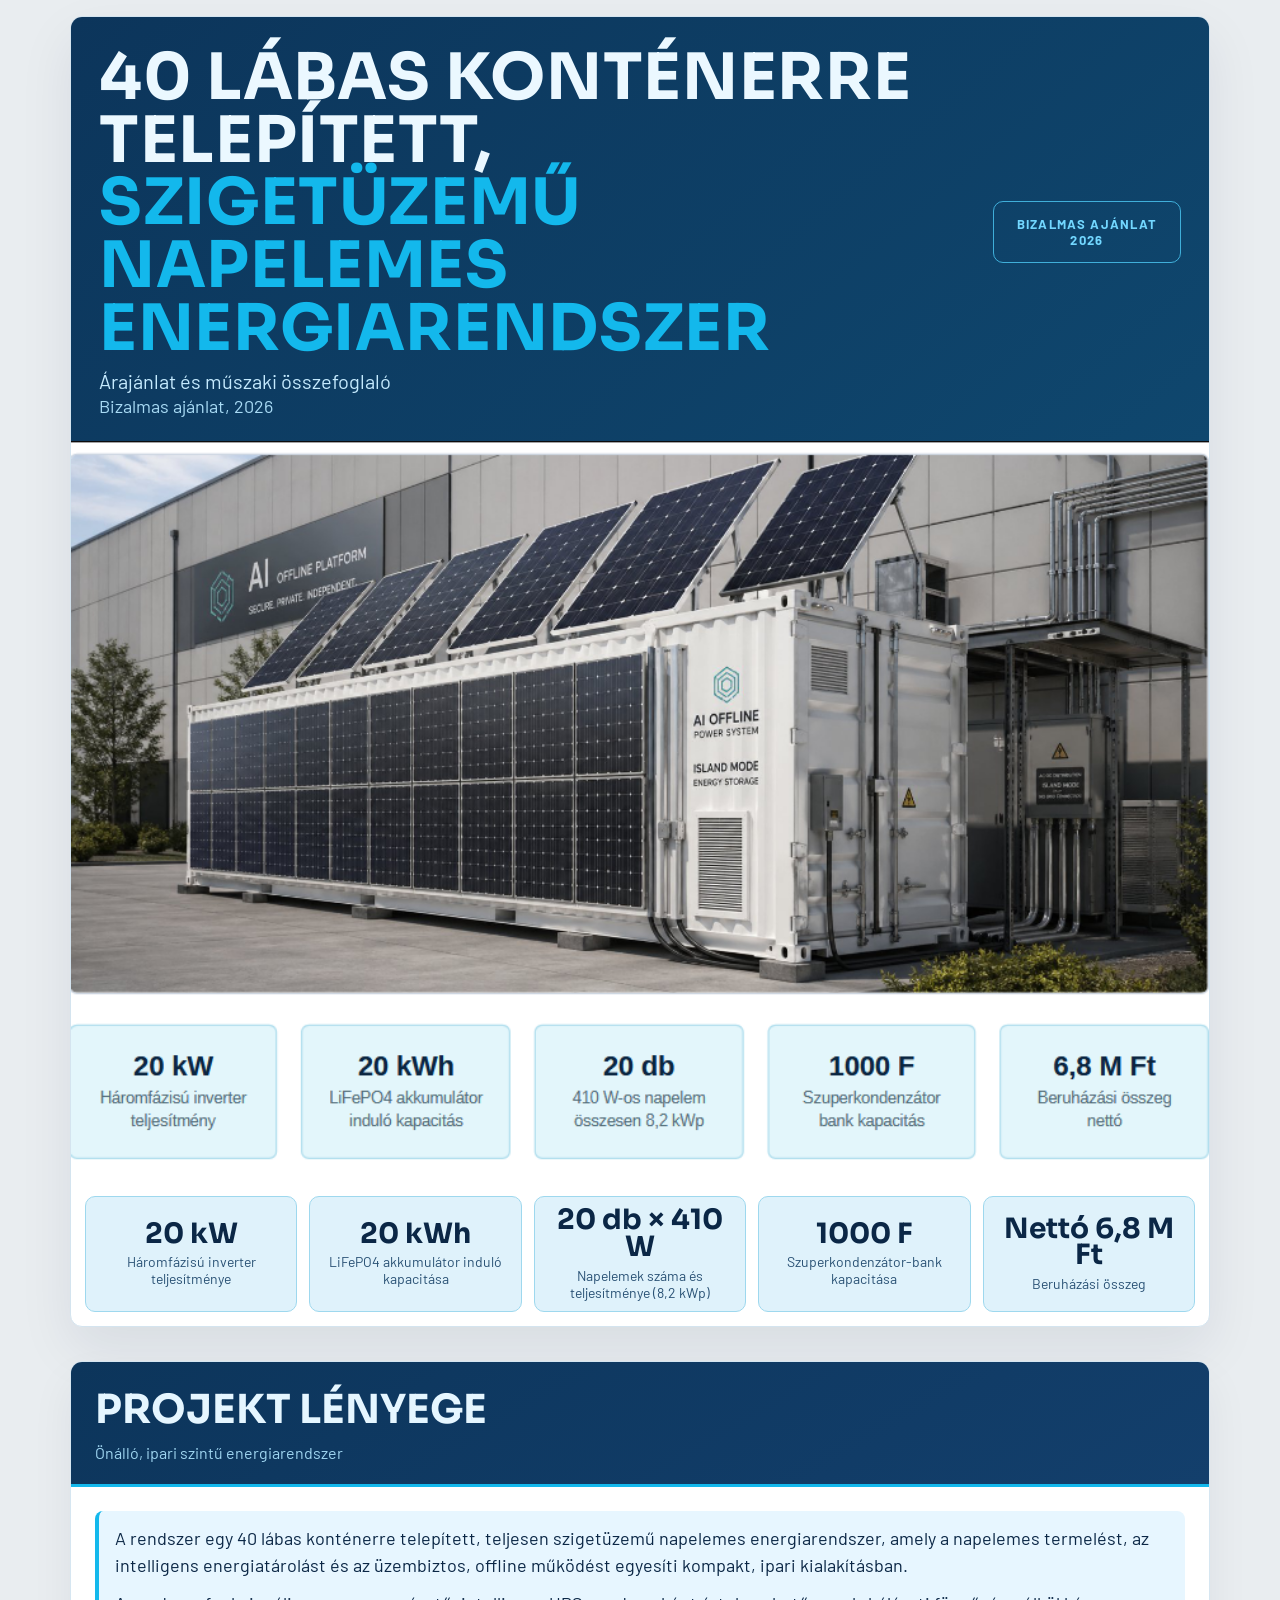
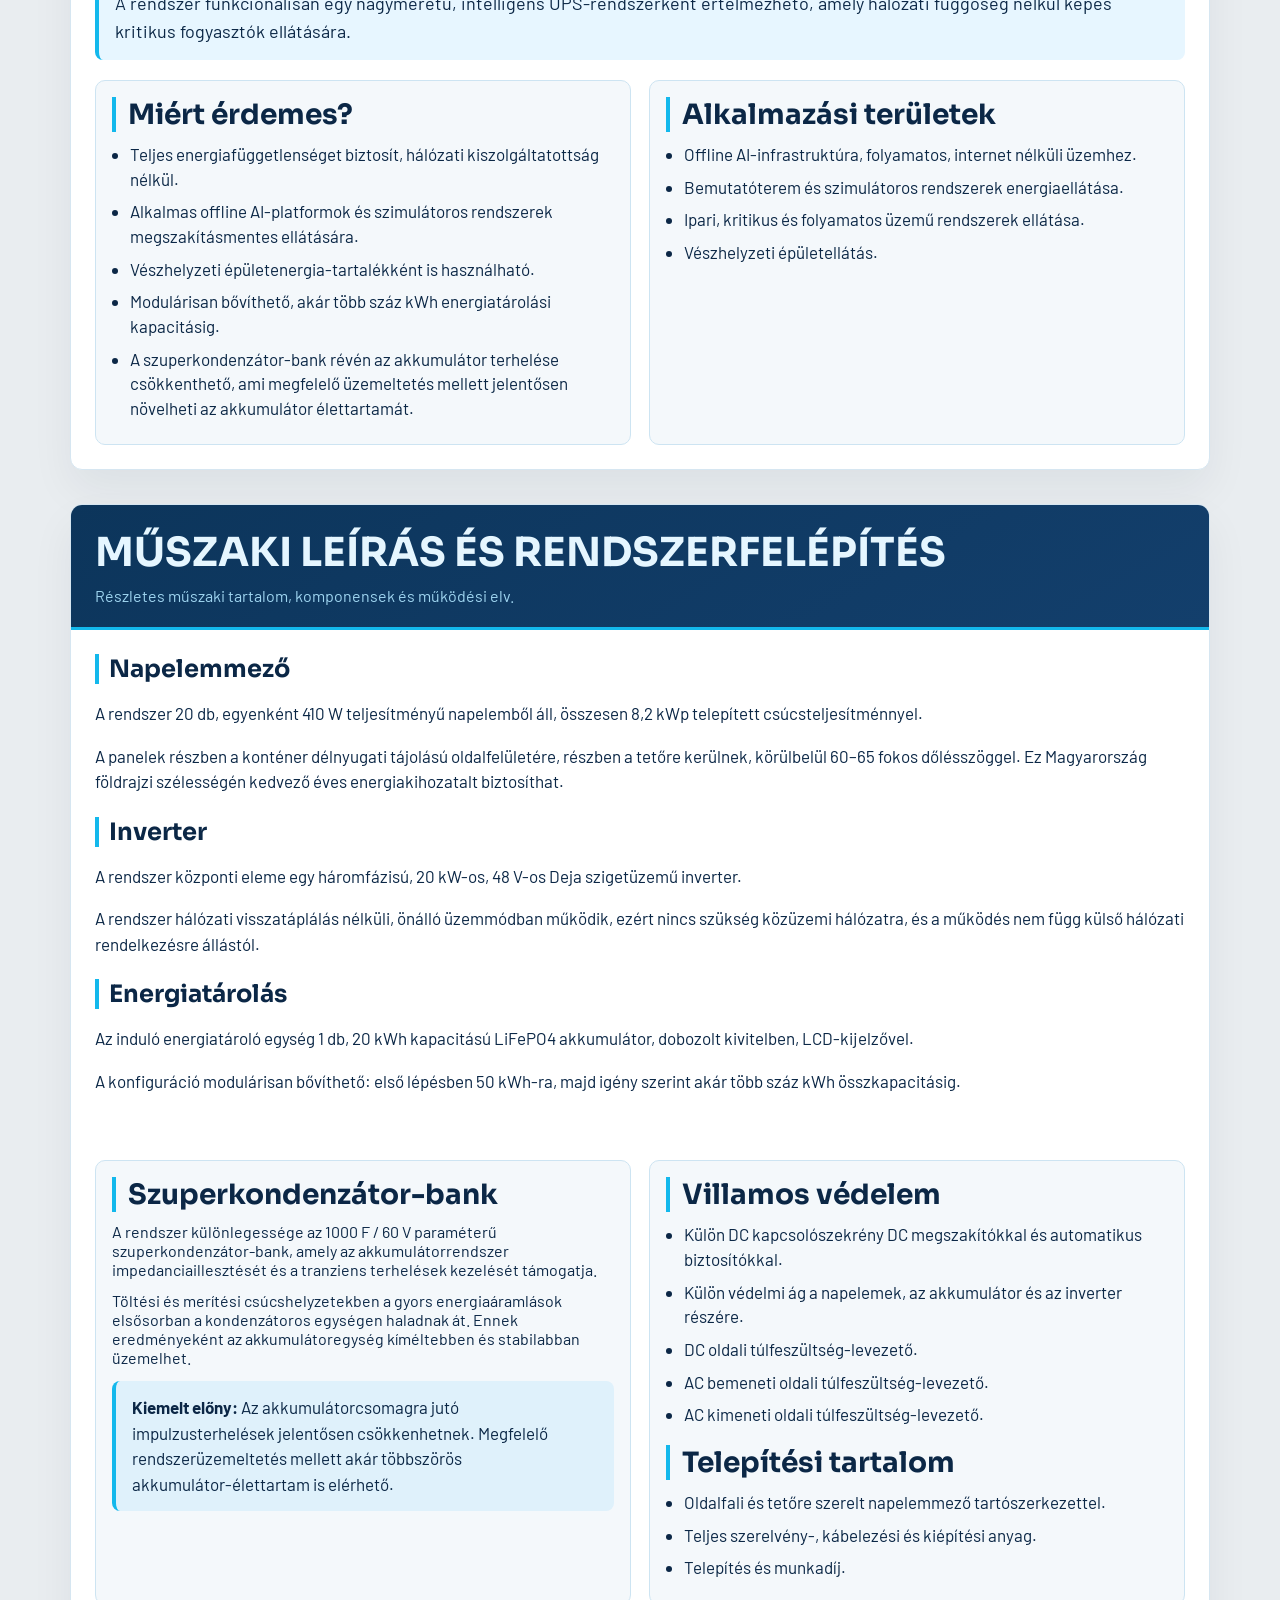
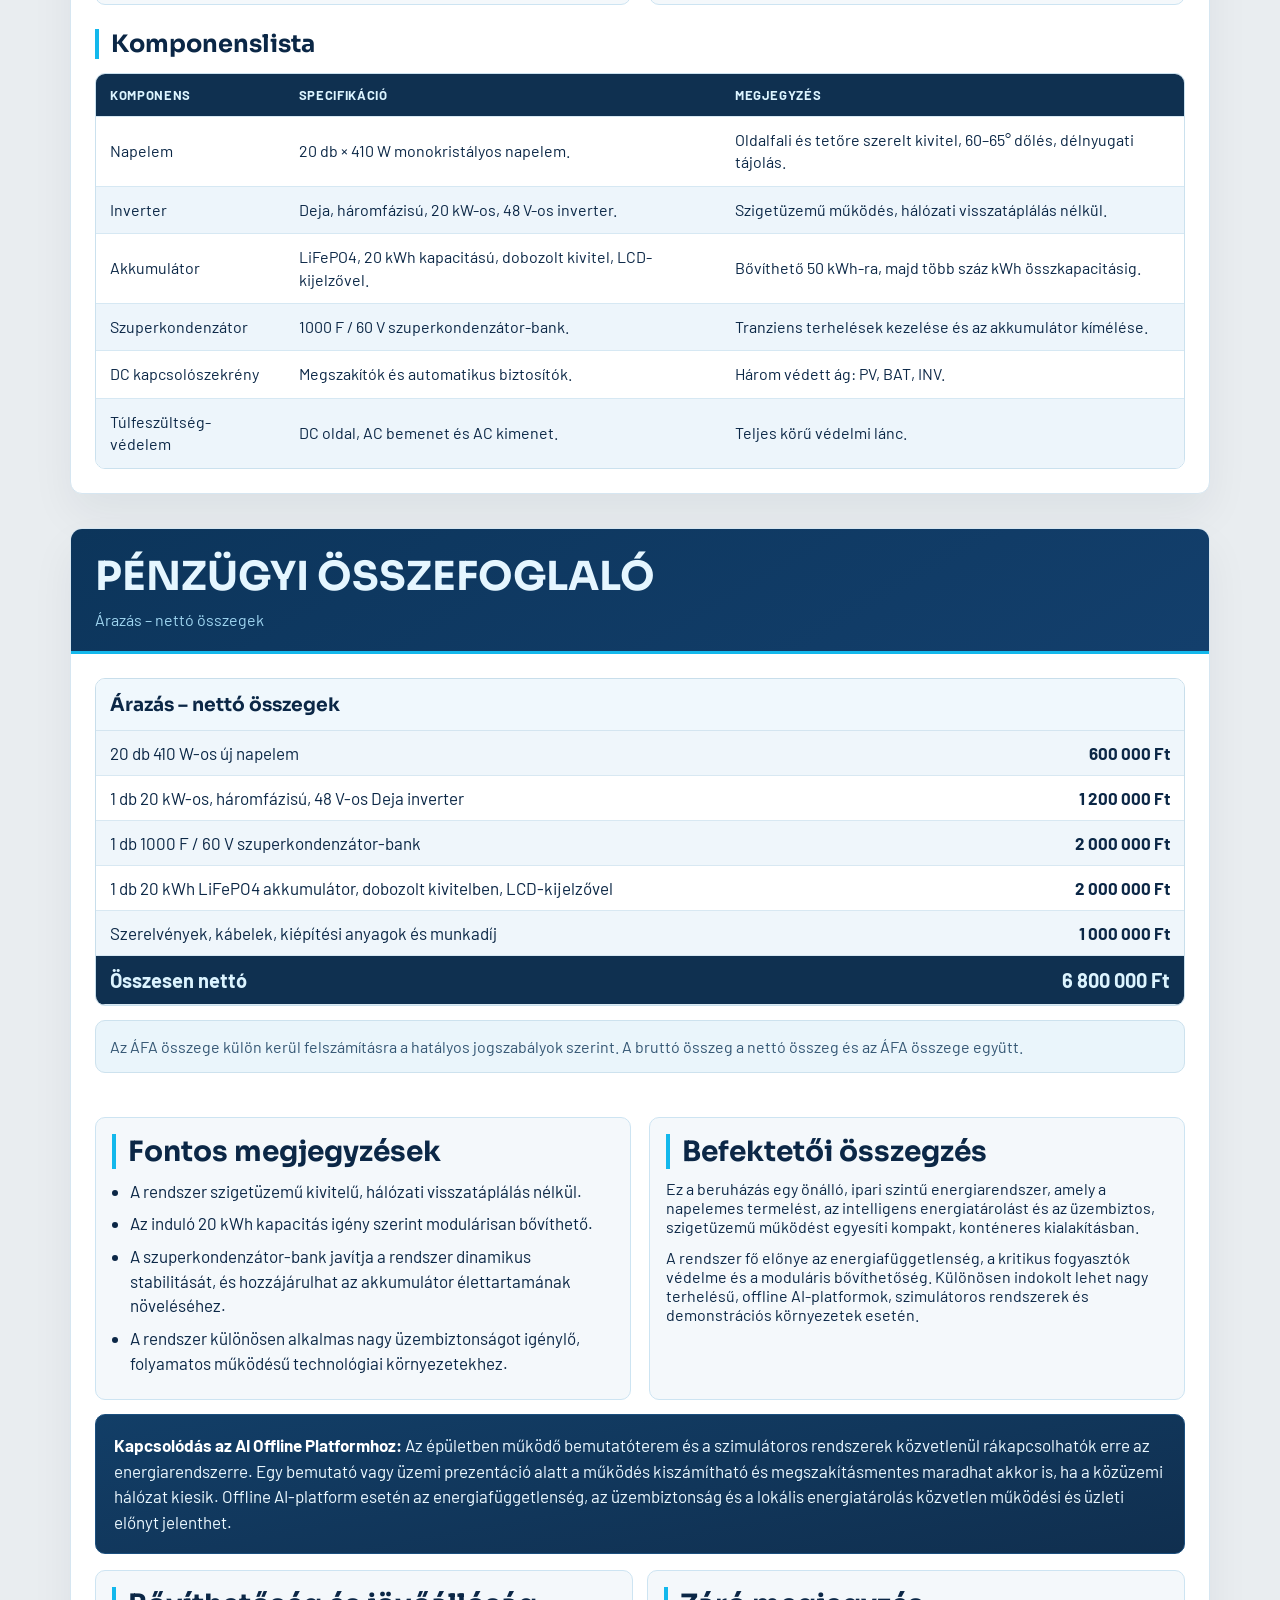
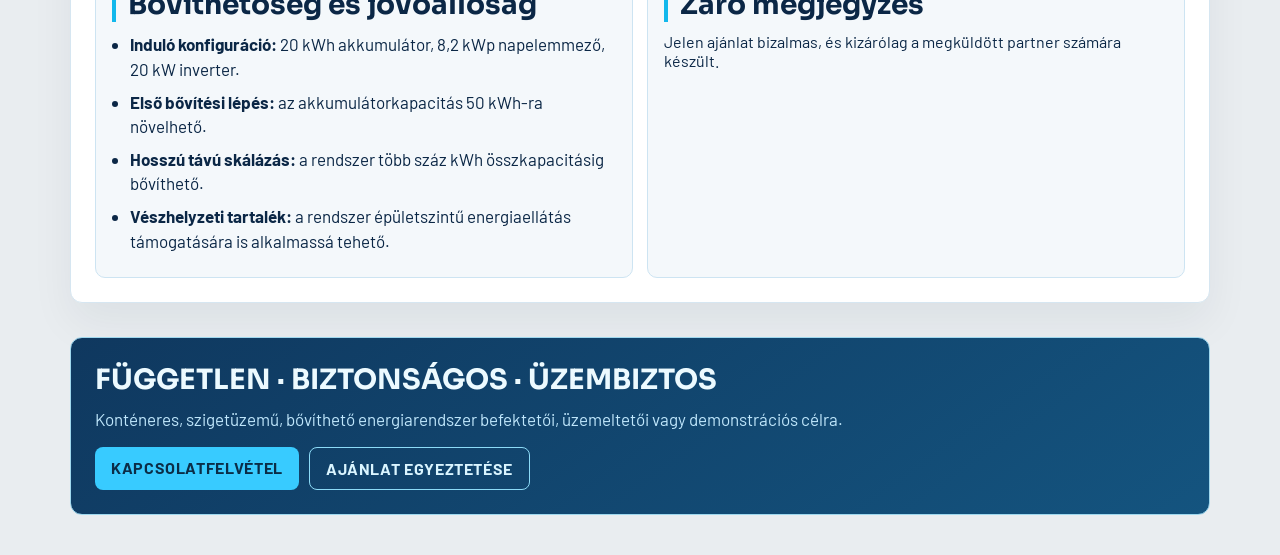
==== landing_pages/napelem-landing.html @ 237d5883 "Initial landing pages for GitHub Pages" ====
<!doctype html>
<html lang="hu">
  <head>
    <meta charset="UTF-8" />
    <meta name="viewport" content="width=device-width, initial-scale=1" />
    <title>Konténeres szigetüzemű napelemes energiarendszer</title>
    <link rel="preconnect" href="https://fonts.googleapis.com" />
    <link rel="preconnect" href="https://fonts.gstatic.com" crossorigin />
    <link href="https://fonts.googleapis.com/css2?family=Barlow:wght@400;500;700;800&family=Sora:wght@600;700;800&display=swap" rel="stylesheet" />
    <style>
      :root {
        --bg: #e9edf0;
        --ink: #0b2746;
        --muted: #3e607f;
        --line: #13b8ec;
        --deep: #0c355b;
        --deep-2: #133f6c;
        --card: #f4f8fb;
        --maxw: 1140px;
      }

      * { box-sizing: border-box; }

      body {
        margin: 0;
        font-family: "Barlow", sans-serif;
        color: var(--ink);
        background:
          radial-gradient(1300px 650px at -10% -10%, rgba(19, 109, 188, 0.08), transparent 58%),
          radial-gradient(1000px 600px at 110% -10%, rgba(13, 123, 194, 0.08), transparent 60%),
          var(--bg);
      }

      .shell {
        width: min(var(--maxw), calc(100% - 30px));
        margin: 0 auto;
      }

      .hero {
        margin-top: 16px;
        border: 1px solid #d4e4ef;
        border-radius: 12px;
        overflow: hidden;
        background: #fff;
        box-shadow: 0 22px 54px rgba(5, 29, 59, 0.08);
      }

      .hero-top {
        background: linear-gradient(140deg, var(--deep) 0%, #0f476e 100%);
        color: #ebf8ff;
        padding: 30px 28px 24px;
        display: grid;
        gap: 14px;
        grid-template-columns: 1fr auto;
        align-items: center;
      }

      h1 {
        margin: 0;
        font-family: "Sora", sans-serif;
        line-height: 0.98;
        font-size: clamp(34px, 5vw, 64px);
        text-transform: uppercase;
        letter-spacing: 0.01em;
      }

      h1 .acc { color: var(--line); }

      .hero-sub {
        margin: 8px 0 0;
        color: #c5eafe;
        font-size: 20px;
      }

      .hero-sub + .hero-sub {
        margin-top: 2px;
        font-size: 18px;
        color: #a9dbf5;
      }

      .conf {
        border: 1px solid rgba(80, 211, 255, 0.75);
        border-radius: 10px;
        min-width: 188px;
        text-align: center;
        padding: 14px 12px;
        text-transform: uppercase;
        letter-spacing: 0.1em;
        color: #72d7ff;
        font-weight: 700;
        font-size: 13px;
      }

      .hero-image {
        width: 100%;
        display: block;
      }

      .kpis {
        display: grid;
        grid-template-columns: repeat(5, minmax(0, 1fr));
        gap: 12px;
        padding: 14px;
      }

      .kpi {
        border: 1px solid #9ed8ee;
        border-radius: 10px;
        background: #dff2fb;
        min-height: 94px;
        display: grid;
        place-content: center;
        text-align: center;
        padding: 10px;
      }

      .kpi strong {
        display: block;
        font-size: 28px;
        line-height: 0.95;
        font-family: "Sora", sans-serif;
      }

      .kpi span {
        display: block;
        margin-top: 6px;
        color: #2a5275;
        font-size: 14px;
      }

      .section {
        margin-top: 34px;
        background: #fff;
        border: 1px solid #d6e6f1;
        border-radius: 12px;
        box-shadow: 0 20px 44px rgba(5, 29, 59, 0.06);
        overflow: hidden;
      }

      .section-head {
        background: linear-gradient(150deg, var(--deep) 0%, var(--deep-2) 100%);
        color: #e5f6ff;
        padding: 22px 24px;
        border-bottom: 3px solid var(--line);
      }

      .section-head h2 {
        margin: 0;
        font-family: "Sora", sans-serif;
        font-size: clamp(24px, 3.2vw, 40px);
        text-transform: uppercase;
      }

      .section-head h2 .acc { color: var(--line); }

      .section-head p {
        margin: 8px 0 0;
        color: #9fd5f0;
      }

      .content {
        padding: 24px;
      }

      .intro {
        border-left: 4px solid var(--line);
        padding: 14px 16px;
        background: #e7f6ff;
        border-radius: 8px;
        line-height: 1.55;
        font-size: 18px;
      }

      .intro p {
        margin: 0 0 10px;
      }

      .intro p:last-child {
        margin-bottom: 0;
      }

      .cols {
        margin-top: 20px;
        display: grid;
        grid-template-columns: 1fr 1fr;
        gap: 18px;
      }

      .box {
        border: 1px solid #cde4f2;
        border-radius: 10px;
        background: var(--card);
        padding: 16px;
      }

      .box h3 {
        margin: 0 0 10px;
        padding-left: 12px;
        border-left: 4px solid var(--line);
        font-size: 28px;
        font-family: "Sora", sans-serif;
      }

      .list {
        margin: 0;
        padding-left: 18px;
      }

      .list li {
        margin: 8px 0;
        line-height: 1.45;
        font-size: 17px;
      }

      .spec-grid {
        display: grid;
        grid-template-columns: 1fr;
        gap: 18px;
        align-items: start;
      }

      .sub-block {
        margin-bottom: 22px;
      }

      .sub-block h4 {
        margin: 0 0 8px;
        padding-left: 10px;
        border-left: 4px solid var(--line);
        font-size: 24px;
        font-family: "Sora", sans-serif;
      }

      .sub-block p,
      .sub-block li {
        font-size: 17px;
        line-height: 1.5;
      }

      .hl {
        margin-top: 14px;
        border-left: 4px solid var(--line);
        border-radius: 8px;
        background: #dff1fb;
        padding: 14px 16px;
        font-size: 17px;
        line-height: 1.5;
      }

      .table-wrap {
        margin-top: 14px;
        border: 1px solid #cbe1ee;
        border-radius: 10px;
        overflow: hidden;
      }

      table {
        width: 100%;
        border-collapse: collapse;
      }

      th,
      td {
        padding: 12px 14px;
        border-bottom: 1px solid #d6e8f3;
        text-align: left;
        font-size: 16px;
        line-height: 1.4;
      }

      th {
        background: #0f3050;
        color: #dcf4ff;
        text-transform: uppercase;
        letter-spacing: 0.05em;
        font-size: 13px;
      }

      tr:nth-child(even) td { background: #edf5fb; }
      tr:last-child td { border-bottom: none; }

      .finance {
        display: grid;
        grid-template-columns: 1fr;
        gap: 18px;
      }

      .price {
        border: 1px solid #c8deeb;
        border-radius: 10px;
        overflow: hidden;
      }

      .price h3 {
        margin: 0;
        padding: 14px;
        background: #f0f8fd;
        border-bottom: 1px solid #d4e5f0;
        font-family: "Sora", sans-serif;
      }

      .row {
        display: grid;
        grid-template-columns: 1fr auto;
        gap: 10px;
        padding: 12px 14px;
        border-bottom: 1px solid #d8e8f2;
        font-size: 17px;
      }

      .row:nth-child(even) { background: #eff6fb; }
      .row.total {
        background: #0f3050;
        color: #dcf4ff;
        font-weight: 700;
        font-size: 20px;
      }

      .note {
        margin-top: 14px;
        padding: 14px;
        border: 1px solid #cde2ee;
        border-radius: 10px;
        background: #eaf5fb;
        color: #355774;
        font-size: 16px;
        line-height: 1.45;
      }

      .closing {
        margin-top: 14px;
        border: 1px solid #1b4f7e;
        border-radius: 10px;
        background: linear-gradient(170deg, #123e67, #102f4f);
        color: #ebf8ff;
        padding: 18px;
        font-size: 17px;
        line-height: 1.5;
      }

      .closing strong { color: #fff; }

      .split {
        margin-top: 16px;
        display: grid;
        grid-template-columns: 1fr 1fr;
        gap: 14px;
      }

      .cta {
        margin: 34px 0 40px;
        border-radius: 12px;
        border: 1px solid #9fd8ee;
        background: linear-gradient(145deg, #0f385f, #14547f);
        color: #ecfaff;
        padding: 24px;
      }

      .cta h3 {
        margin: 0;
        font-family: "Sora", sans-serif;
        font-size: 28px;
        text-transform: uppercase;
      }

      .cta p {
        margin: 10px 0 0;
        color: #bfe6fb;
        font-size: 17px;
        line-height: 1.5;
      }

      .actions {
        margin-top: 14px;
        display: flex;
        gap: 10px;
        flex-wrap: wrap;
      }

      .btn {
        text-decoration: none;
        border-radius: 8px;
        padding: 11px 16px;
        text-transform: uppercase;
        font-weight: 700;
        letter-spacing: 0.04em;
      }

      .btn.main {
        background: #38cbff;
        color: #0b2d47;
      }

      .btn.alt {
        border: 1px solid #8cdbf7;
        color: #daf5ff;
      }

      .reveal {
        opacity: 0;
        transform: translateY(14px);
        transition: opacity 0.55s ease, transform 0.55s ease;
      }

      .reveal.show {
        opacity: 1;
        transform: translateY(0);
      }

      @media (max-width: 1000px) {
        .hero-top,
        .kpis,
        .cols,
        .spec-grid,
        .finance,
        .split {
          grid-template-columns: 1fr;
        }

        .conf {
          justify-self: start;
        }

        .kpi strong { font-size: 24px; }
      }
    </style>
  </head>
  <body>
    <main class="shell">
      <section class="hero reveal">
        <header class="hero-top">
          <div>
            <h1>
              40 lábas konténerre telepített,<br />
              <span class="acc">szigetüzemű napelemes energiarendszer</span>
            </h1>
            <p class="hero-sub">Árajánlat és műszaki összefoglaló</p>
            <p class="hero-sub">Bizalmas ajánlat, 2026</p>
          </div>
          <div class="conf">Bizalmas ajánlat<br />2026</div>
        </header>

        <img class="hero-image" src="../extracted_images_napelem/01_ii_moi0prgm1.png" alt="Konténeres napelemes rendszer" />

        <div class="kpis">
          <article class="kpi"><strong>20 kW</strong><span>Háromfázisú inverter teljesítménye</span></article>
          <article class="kpi"><strong>20 kWh</strong><span>LiFePO4 akkumulátor induló kapacitása</span></article>
          <article class="kpi"><strong>20 db × 410 W</strong><span>Napelemek száma és teljesítménye (8,2 kWp)</span></article>
          <article class="kpi"><strong>1000 F</strong><span>Szuperkondenzátor-bank kapacitása</span></article>
          <article class="kpi"><strong>Nettó 6,8 M Ft</strong><span>Beruházási összeg</span></article>
        </div>
      </section>

      <section class="section reveal">
        <header class="section-head">
          <h2>Projekt lényege</h2>
          <p>Önálló, ipari szintű energiarendszer</p>
        </header>
        <div class="content">
          <div class="intro">
            <p>
              A rendszer egy 40 lábas konténerre telepített, teljesen szigetüzemű napelemes energiarendszer, amely a
              napelemes termelést, az intelligens energiatárolást és az üzembiztos, offline működést egyesíti kompakt,
              ipari kialakításban.
            </p>
            <p>
              A rendszer funkcionálisan egy nagyméretű, intelligens UPS-rendszerként értelmezhető, amely hálózati
              függőség nélkül képes kritikus fogyasztók ellátására.
            </p>
          </div>

          <div class="cols">
            <article class="box">
              <h3>Miért érdemes?</h3>
              <ul class="list">
                <li>Teljes energiafüggetlenséget biztosít, hálózati kiszolgáltatottság nélkül.</li>
                <li>Alkalmas offline AI-platformok és szimulátoros rendszerek megszakításmentes ellátására.</li>
                <li>Vészhelyzeti épületenergia-tartalékként is használható.</li>
                <li>Modulárisan bővíthető, akár több száz kWh energiatárolási kapacitásig.</li>
                <li>A szuperkondenzátor-bank révén az akkumulátor terhelése csökkenthető, ami megfelelő üzemeltetés mellett jelentősen növelheti az akkumulátor élettartamát.</li>
              </ul>
            </article>
            <article class="box">
              <h3>Alkalmazási területek</h3>
              <ul class="list">
                <li>Offline AI-infrastruktúra, folyamatos, internet nélküli üzemhez.</li>
                <li>Bemutatóterem és szimulátoros rendszerek energiaellátása.</li>
                <li>Ipari, kritikus és folyamatos üzemű rendszerek ellátása.</li>
                <li>Vészhelyzeti épületellátás.</li>
              </ul>
            </article>
          </div>
        </div>
      </section>

      <section class="section reveal">
        <header class="section-head">
          <h2>Műszaki leírás és rendszerfelépítés</h2>
          <p>Részletes műszaki tartalom, komponensek és működési elv.</p>
        </header>
        <div class="content spec-grid">
          <div>
            <div class="sub-block">
              <h4>Napelemmező</h4>
              <p>
                A rendszer 20 db, egyenként 410 W teljesítményű napelemből áll, összesen 8,2 kWp telepített
                csúcsteljesítménnyel.
              </p>
              <p>
                A panelek részben a konténer délnyugati tájolású oldalfelületére, részben a tetőre kerülnek,
                körülbelül 60–65 fokos dőlésszöggel. Ez Magyarország földrajzi szélességén kedvező éves
                energiakihozatalt biztosíthat.
              </p>
            </div>

            <div class="sub-block">
              <h4>Inverter</h4>
              <p>
                A rendszer központi eleme egy háromfázisú, 20 kW-os, 48 V-os Deja szigetüzemű inverter.
              </p>
              <p>
                A rendszer hálózati visszatáplálás nélküli, önálló üzemmódban működik, ezért nincs szükség közüzemi
                hálózatra, és a működés nem függ külső hálózati rendelkezésre állástól.
              </p>
            </div>

            <div class="sub-block">
              <h4>Energiatárolás</h4>
              <p>
                Az induló energiatároló egység 1 db, 20 kWh kapacitású LiFePO4 akkumulátor, dobozolt kivitelben,
                LCD-kijelzővel.
              </p>
              <p>
                A konfiguráció modulárisan bővíthető: első lépésben 50 kWh-ra, majd igény szerint akár több száz kWh
                összkapacitásig.
              </p>
            </div>
          </div>
        </div>

        <div class="content cols" style="padding-top:0">
          <article class="box">
            <h3>Szuperkondenzátor-bank</h3>
            <p class="sub-block" style="margin:0">
              A rendszer különlegessége az 1000 F / 60 V paraméterű szuperkondenzátor-bank, amely az
              akkumulátorrendszer impedanciaillesztését és a tranziens terhelések kezelését támogatja.
            </p>
            <p class="sub-block" style="margin:12px 0 0">
              Töltési és merítési csúcshelyzetekben a gyors energiaáramlások elsősorban a kondenzátoros egységen
              haladnak át. Ennek eredményeként az akkumulátoregység kíméltebben és stabilabban üzemelhet.
            </p>
            <div class="hl">
              <strong>Kiemelt előny:</strong> Az akkumulátorcsomagra jutó impulzusterhelések jelentősen csökkenhetnek.
              Megfelelő rendszerüzemeltetés mellett akár többszörös akkumulátor-élettartam is elérhető.
            </div>
          </article>

          <article class="box">
            <h3>Villamos védelem</h3>
            <ul class="list">
              <li>Külön DC kapcsolószekrény DC megszakítókkal és automatikus biztosítókkal.</li>
              <li>Külön védelmi ág a napelemek, az akkumulátor és az inverter részére.</li>
              <li>DC oldali túlfeszültség-levezető.</li>
              <li>AC bemeneti oldali túlfeszültség-levezető.</li>
              <li>AC kimeneti oldali túlfeszültség-levezető.</li>
            </ul>

            <h3 style="margin-top:18px">Telepítési tartalom</h3>
            <ul class="list">
              <li>Oldalfali és tetőre szerelt napelemmező tartószerkezettel.</li>
              <li>Teljes szerelvény-, kábelezési és kiépítési anyag.</li>
              <li>Telepítés és munkadíj.</li>
            </ul>
          </article>
        </div>

        <div class="content" style="padding-top:0">
          <h3 style="margin:0 0 10px;padding-left:12px;border-left:4px solid var(--line);font-family:'Sora',sans-serif;font-size:24px;">Komponenslista</h3>
          <div class="table-wrap">
            <table>
              <thead>
                <tr>
                  <th>Komponens</th>
                  <th>Specifikáció</th>
                  <th>Megjegyzés</th>
                </tr>
              </thead>
              <tbody>
                <tr>
                  <td>Napelem</td>
                  <td>20 db × 410 W monokristályos napelem.</td>
                  <td>Oldalfali és tetőre szerelt kivitel, 60–65° dőlés, délnyugati tájolás.</td>
                </tr>
                <tr>
                  <td>Inverter</td>
                  <td>Deja, háromfázisú, 20 kW-os, 48 V-os inverter.</td>
                  <td>Szigetüzemű működés, hálózati visszatáplálás nélkül.</td>
                </tr>
                <tr>
                  <td>Akkumulátor</td>
                  <td>LiFePO4, 20 kWh kapacitású, dobozolt kivitel, LCD-kijelzővel.</td>
                  <td>Bővíthető 50 kWh-ra, majd több száz kWh összkapacitásig.</td>
                </tr>
                <tr>
                  <td>Szuperkondenzátor</td>
                  <td>1000 F / 60 V szuperkondenzátor-bank.</td>
                  <td>Tranziens terhelések kezelése és az akkumulátor kímélése.</td>
                </tr>
                <tr>
                  <td>DC kapcsolószekrény</td>
                  <td>Megszakítók és automatikus biztosítók.</td>
                  <td>Három védett ág: PV, BAT, INV.</td>
                </tr>
                <tr>
                  <td>Túlfeszültség-védelem</td>
                  <td>DC oldal, AC bemenet és AC kimenet.</td>
                  <td>Teljes körű védelmi lánc.</td>
                </tr>
              </tbody>
            </table>
          </div>
        </div>
      </section>

      <section class="section reveal">
        <header class="section-head">
          <h2>Pénzügyi összefoglaló</h2>
          <p>Árazás – nettó összegek</p>
        </header>

        <div class="content finance">
          <div>
            <div class="price">
              <h3>Árazás – nettó összegek</h3>
              <div class="row"><span>20 db 410 W-os új napelem</span><strong>600 000 Ft</strong></div>
              <div class="row"><span>1 db 20 kW-os, háromfázisú, 48 V-os Deja inverter</span><strong>1 200 000 Ft</strong></div>
              <div class="row"><span>1 db 1000 F / 60 V szuperkondenzátor-bank</span><strong>2 000 000 Ft</strong></div>
              <div class="row"><span>1 db 20 kWh LiFePO4 akkumulátor, dobozolt kivitelben, LCD-kijelzővel</span><strong>2 000 000 Ft</strong></div>
              <div class="row"><span>Szerelvények, kábelek, kiépítési anyagok és munkadíj</span><strong>1 000 000 Ft</strong></div>
              <div class="row total"><span>Összesen nettó</span><strong>6 800 000 Ft</strong></div>
            </div>
            <div class="note">
              Az ÁFA összege külön kerül felszámításra a hatályos jogszabályok szerint. A bruttó összeg a nettó összeg
              és az ÁFA összege együtt.
            </div>
          </div>
        </div>

        <div class="content" style="padding-top:0">
          <div class="cols">
            <article class="box">
              <h3>Fontos megjegyzések</h3>
              <ul class="list">
                <li>A rendszer szigetüzemű kivitelű, hálózati visszatáplálás nélkül.</li>
                <li>Az induló 20 kWh kapacitás igény szerint modulárisan bővíthető.</li>
                <li>A szuperkondenzátor-bank javítja a rendszer dinamikus stabilitását, és hozzájárulhat az akkumulátor élettartamának növeléséhez.</li>
                <li>A rendszer különösen alkalmas nagy üzembiztonságot igénylő, folyamatos működésű technológiai környezetekhez.</li>
              </ul>
            </article>
            <article class="box">
              <h3>Befektetői összegzés</h3>
              <p class="sub-block" style="margin:0">
                Ez a beruházás egy önálló, ipari szintű energiarendszer, amely a napelemes termelést, az intelligens
                energiatárolást és az üzembiztos, szigetüzemű működést egyesíti kompakt, konténeres kialakításban.
              </p>
              <p class="sub-block" style="margin:12px 0 0">
                A rendszer fő előnye az energiafüggetlenség, a kritikus fogyasztók védelme és a moduláris
                bővíthetőség. Különösen indokolt lehet nagy terhelésű, offline AI-platformok, szimulátoros rendszerek
                és demonstrációs környezetek esetén.
              </p>
            </article>
          </div>

          <div class="closing">
            <strong>Kapcsolódás az AI Offline Platformhoz:</strong> Az épületben működő bemutatóterem és a
            szimulátoros rendszerek közvetlenül rákapcsolhatók erre az energiarendszerre. Egy bemutató vagy üzemi
            prezentáció alatt a működés kiszámítható és megszakításmentes maradhat akkor is, ha a közüzemi hálózat
            kiesik. Offline AI-platform esetén az energiafüggetlenség, az üzembiztonság és a lokális energiatárolás
            közvetlen működési és üzleti előnyt jelenthet.
          </div>

          <div class="split">
            <article class="box">
              <h3>Bővíthetőség és jövőállóság</h3>
              <ul class="list">
                <li><strong>Induló konfiguráció:</strong> 20 kWh akkumulátor, 8,2 kWp napelemmező, 20 kW inverter.</li>
                <li><strong>Első bővítési lépés:</strong> az akkumulátorkapacitás 50 kWh-ra növelhető.</li>
                <li><strong>Hosszú távú skálázás:</strong> a rendszer több száz kWh összkapacitásig bővíthető.</li>
                <li><strong>Vészhelyzeti tartalék:</strong> a rendszer épületszintű energiaellátás támogatására is alkalmassá tehető.</li>
              </ul>
            </article>
            <article class="box">
              <h3>Záró megjegyzés</h3>
              <p class="sub-block" style="margin:0">
                Jelen ajánlat bizalmas, és kizárólag a megküldött partner számára készült.
              </p>
            </article>
          </div>
        </div>
      </section>

      <section class="cta reveal">
        <h3>Független · Biztonságos · Üzembiztos</h3>
        <p>
          Konténeres, szigetüzemű, bővíthető energiarendszer befektetői, üzemeltetői vagy demonstrációs célra.
        </p>
        <div class="actions">
          <a class="btn main" href="mailto:info@newtonszimulator.hu?subject=Landinggel%20kapcsolatos%20megkeres%C3%A9s%20-%20Napelem">Kapcsolatfelvétel</a>
          <a class="btn alt" href="mailto:info@newtonszimulator.hu?subject=Landinggel%20kapcsolatos%20megkeres%C3%A9s%20-%20Napelem">Ajánlat egyeztetése</a>
        </div>
      </section>
    </main>

    <script>
      const observer = new IntersectionObserver(
        (entries) => {
          entries.forEach((entry) => {
            if (entry.isIntersecting) {
              entry.target.classList.add("show");
            }
          });
        },
        { threshold: 0.13 }
      );

      document.querySelectorAll(".reveal").forEach((el, i) => {
        el.style.transitionDelay = `${Math.min(i * 70, 300)}ms`;
        observer.observe(el);
      });
    </script>
  </body>
</html>
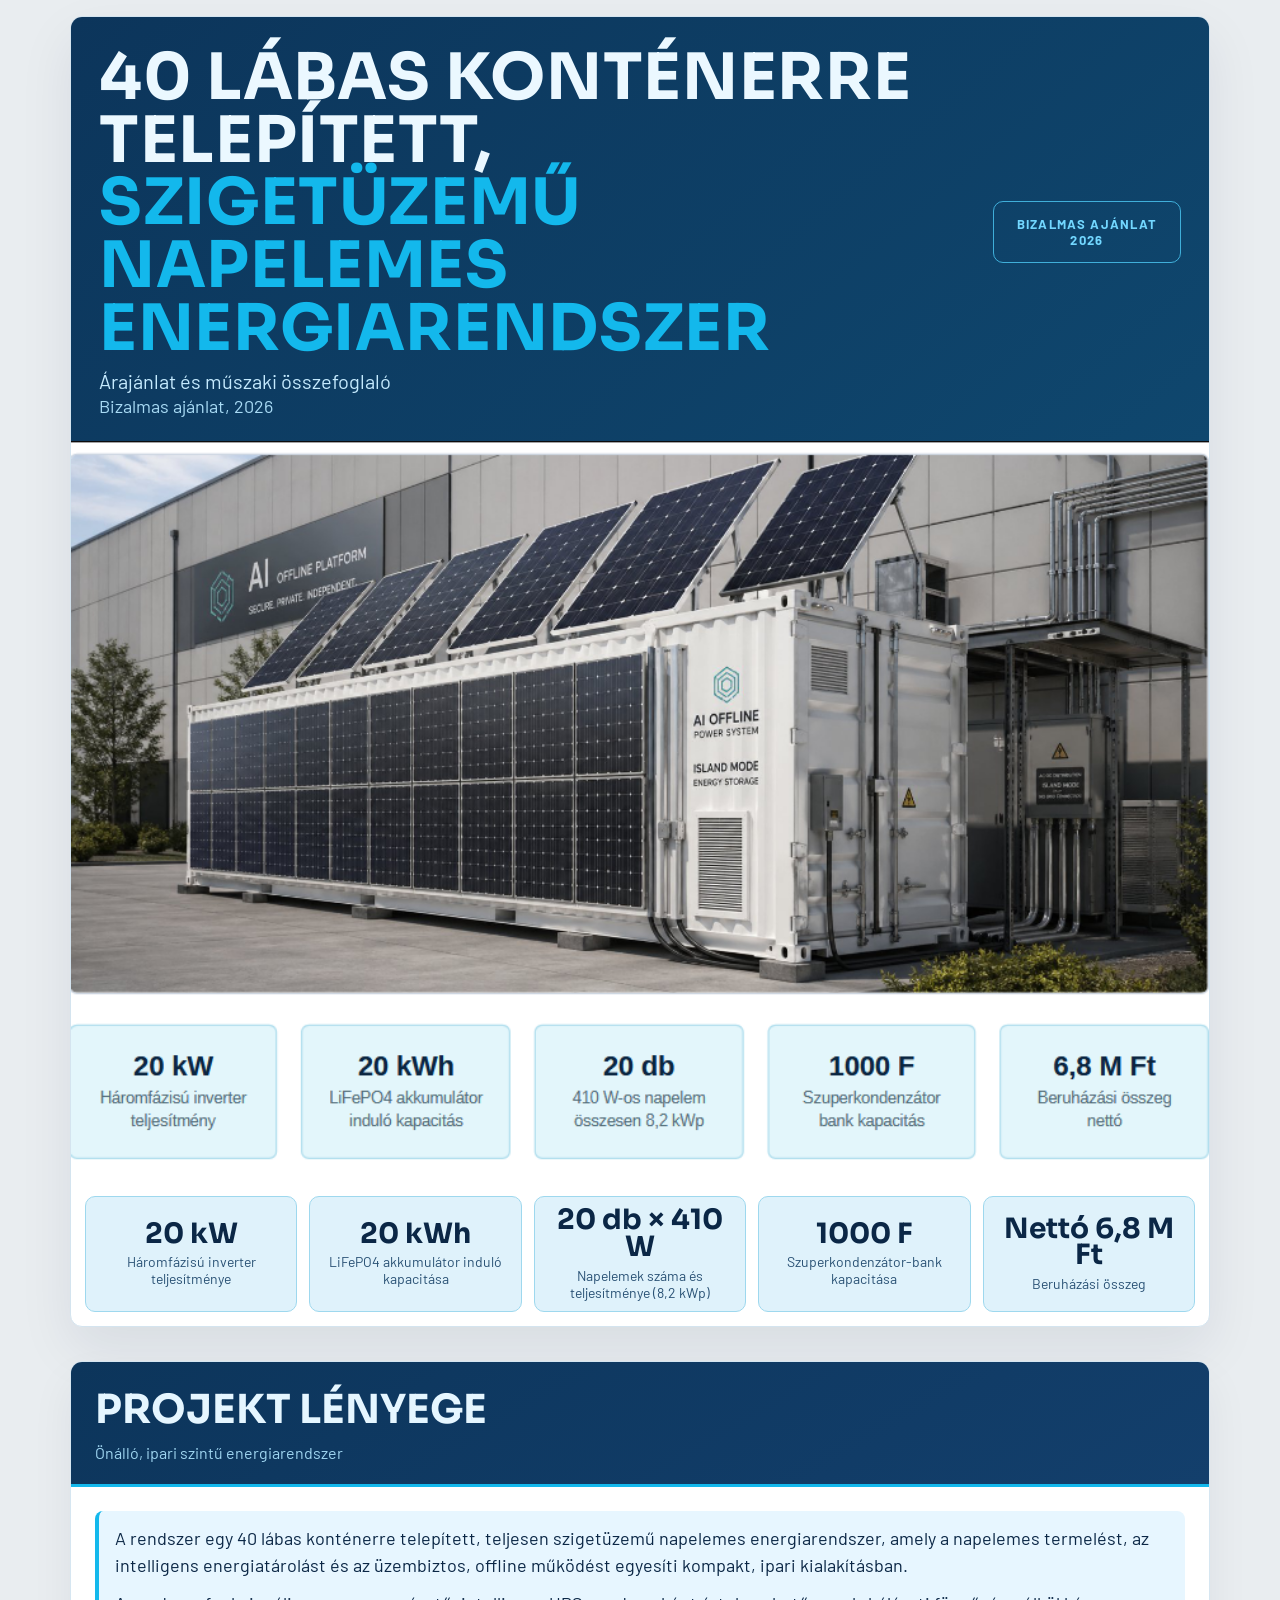
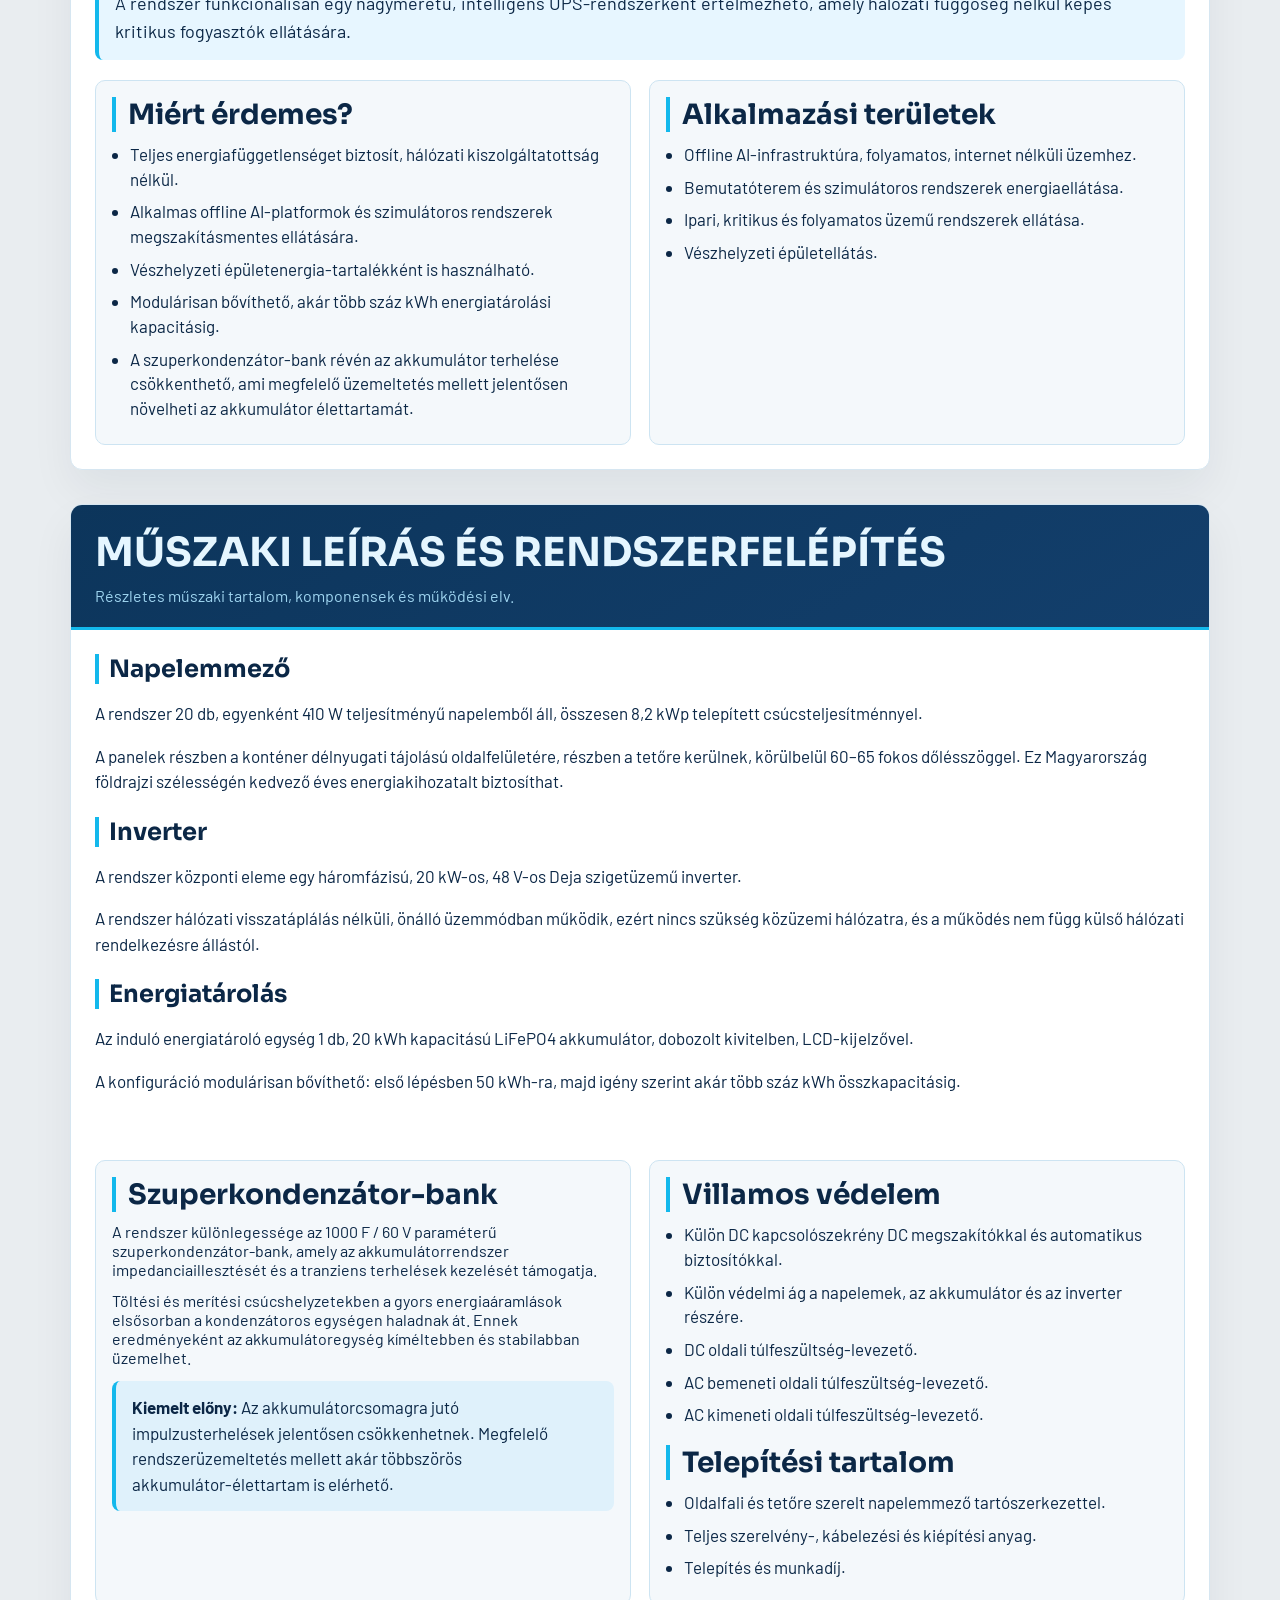
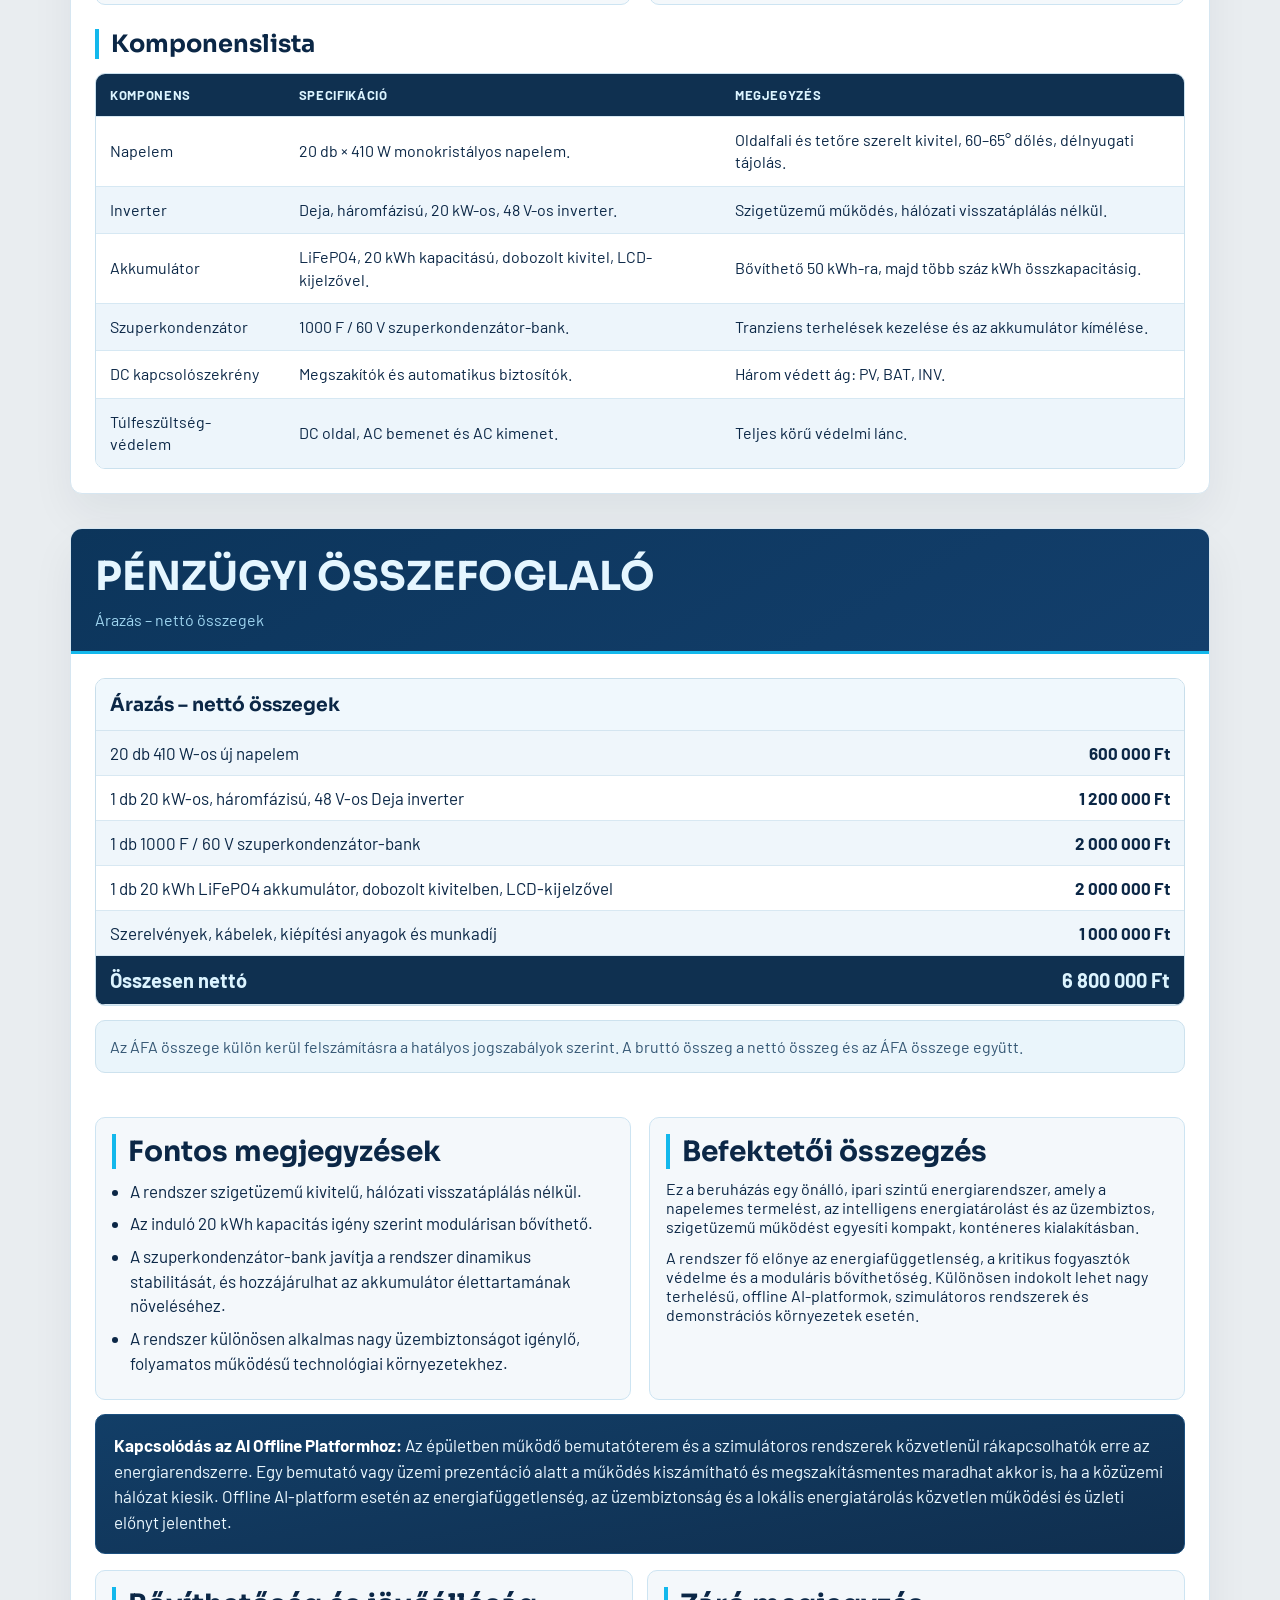
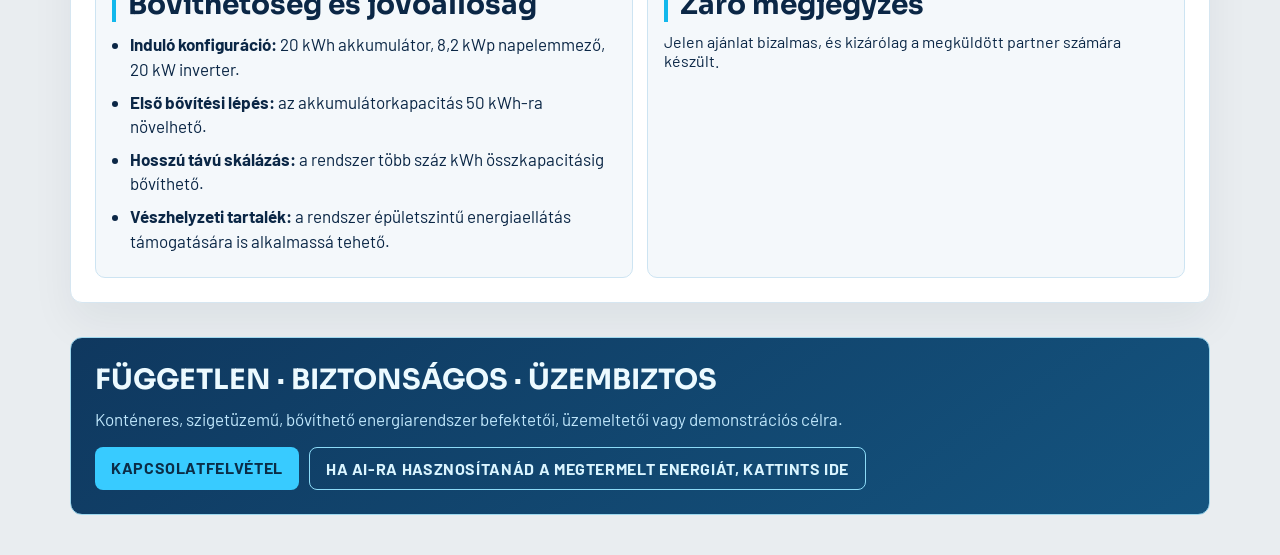
==== commit 2f7c15ef: "Add cross-link CTA buttons between live landing pages" ====
--- a/landing_pages/napelem-landing.html
+++ b/landing_pages/napelem-landing.html
@@ -706,7 +706,7 @@
         </p>
         <div class="actions">
           <a class="btn main" href="mailto:info@newtonszimulator.hu?subject=Landinggel%20kapcsolatos%20megkeres%C3%A9s%20-%20Napelem">Kapcsolatfelvétel</a>
-          <a class="btn alt" href="mailto:info@newtonszimulator.hu?subject=Landinggel%20kapcsolatos%20megkeres%C3%A9s%20-%20Napelem">Ajánlat egyeztetése</a>
+          <a class="btn alt" href="https://www.newtonszimulator.hu/helyi-ai">Ha AI-ra hasznosítanád a megtermelt energiát, kattints ide</a>
         </div>
       </section>
     </main>
